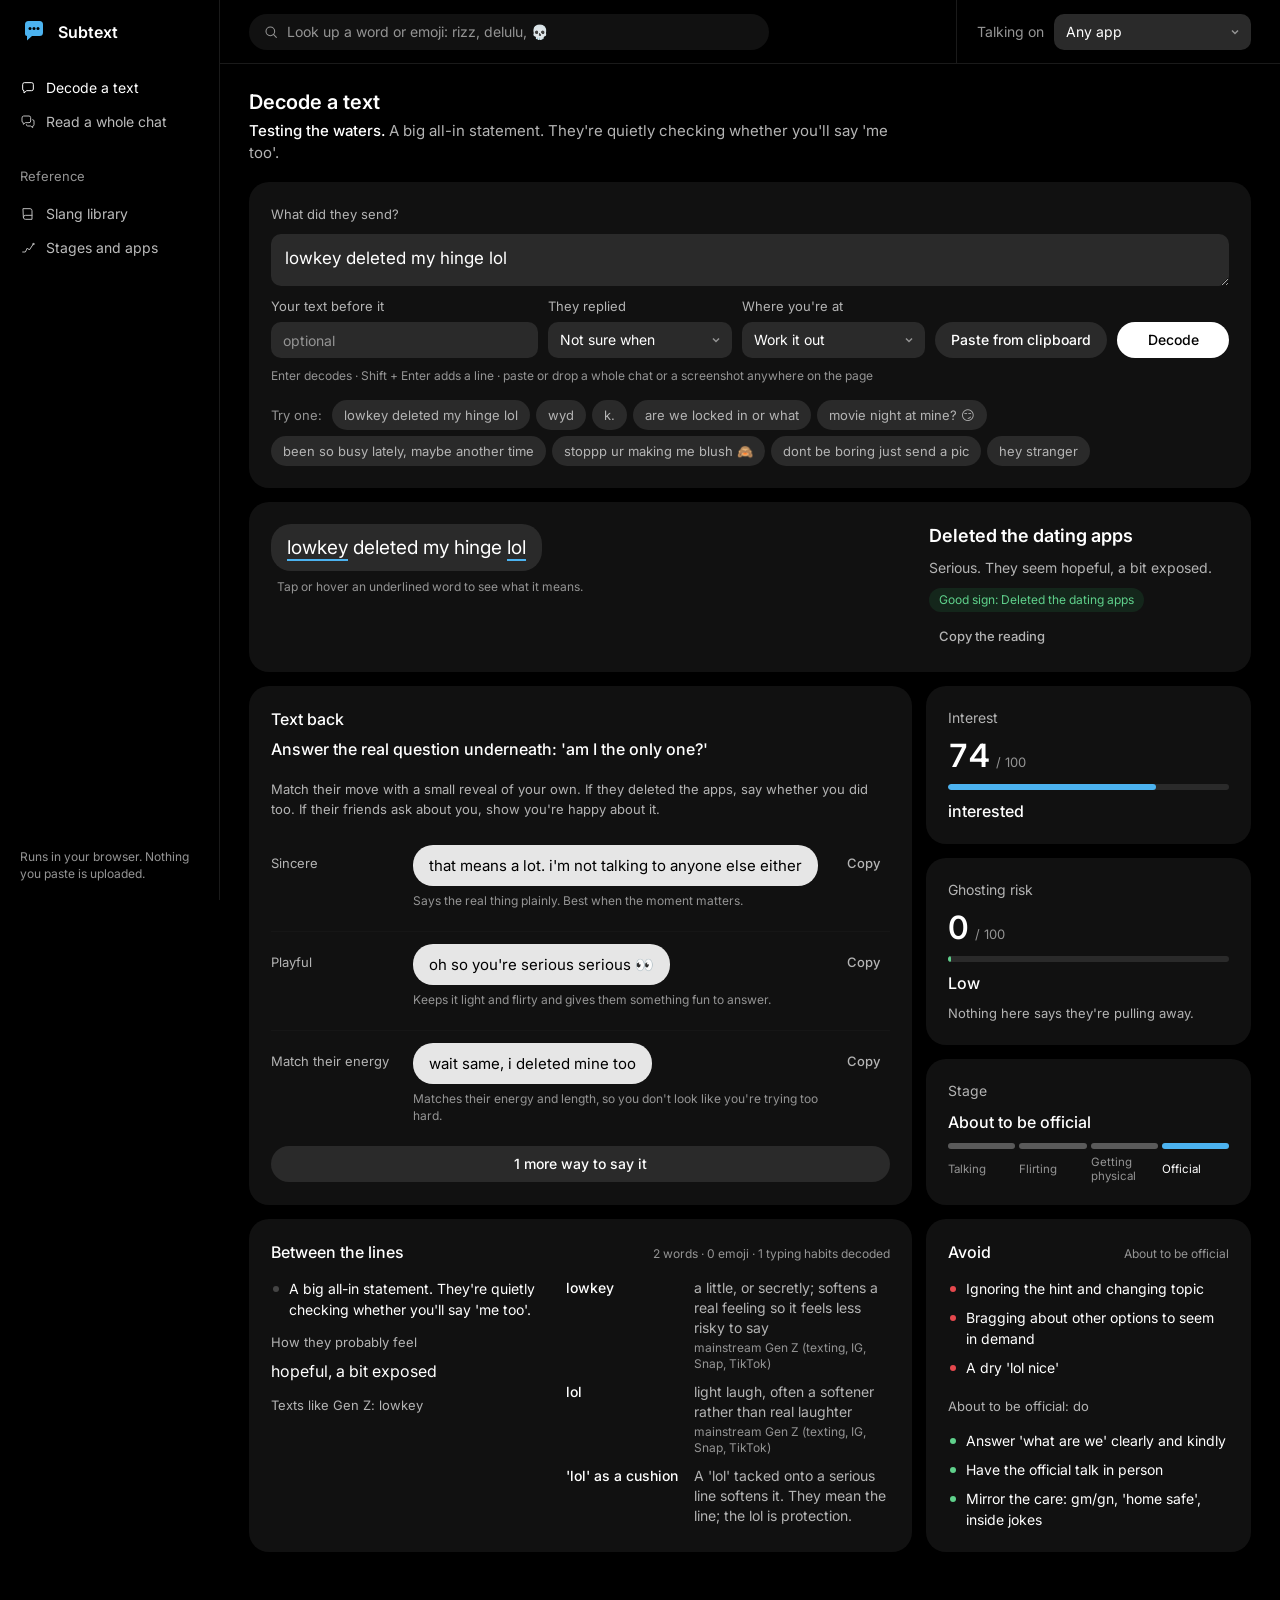
==== web/index.html @ 05f08549 "Add files via upload" ====
<!doctype html>
<html lang="en">
<head>
  <meta charset="utf-8">
  <meta name="viewport" content="width=device-width, initial-scale=1">
  <title>Subtext · decode their texts</title>
  <meta name="description" content="Paste what your crush, talking stage or situationship sent. Read its tone, how interested they are, the stage you're in, the ghosting risk, and how to text back.">
  <meta name="color-scheme" content="dark">
  <link rel="preconnect" href="https://fonts.googleapis.com"><link rel="preconnect" href="https://fonts.gstatic.com" crossorigin>
  <link href="https://fonts.googleapis.com/css2?family=Inter:wght@400;500;600&display=swap" rel="stylesheet">
  <link rel="stylesheet" href="app.css">
</head>
<body>
<div class="shell">

  <!-- Sidebar: the product, its four screens -->
  <nav class="side" aria-label="Subtext">
    <a class="brand" href="#decode" aria-label="Subtext home">
      <svg class="mark" viewBox="0 0 28 28" aria-hidden="true">
        <path d="M5 6.5A3.5 3.5 0 0 1 8.5 3h11A3.5 3.5 0 0 1 23 6.5v8a3.5 3.5 0 0 1-3.5 3.5H12l-5 4.5V18a2 2 0 0 1-2-2z" fill="var(--accent)"/>
        <circle cx="10" cy="10.6" r="1.5" fill="#000"/><circle cx="14" cy="10.6" r="1.5" fill="#000"/><circle cx="18" cy="10.6" r="1.5" fill="#000"/>
      </svg>
      <span>Subtext</span>
    </a>
    <ul class="nav">
      <li><a href="#decode" data-screen="decode">
        <svg viewBox="0 0 24 24" aria-hidden="true"><path d="M4 6.5A2.5 2.5 0 0 1 6.5 4h11A2.5 2.5 0 0 1 20 6.5v7a2.5 2.5 0 0 1-2.5 2.5H10l-4 3.5V16a2 2 0 0 1-2-2z"/></svg>
        <span>Decode a text</span></a></li>
      <li><a href="#chat" data-screen="chat">
        <svg viewBox="0 0 24 24" aria-hidden="true"><path d="M3 5.5A2.5 2.5 0 0 1 5.5 3h8A2.5 2.5 0 0 1 16 5.5v5a2.5 2.5 0 0 1-2.5 2.5H8l-3 2.5V13a2 2 0 0 1-2-2z"/><path d="M19 8.5a2 2 0 0 1 2 2V16a2 2 0 0 1-2 2v2.5L16 18h-4.5a2 2 0 0 1-2-2"/></svg>
        <span>Read a whole chat</span></a></li>
    </ul>
    <p class="nav-group">Reference</p>
    <ul class="nav">
      <li><a href="#library" data-screen="library">
        <svg viewBox="0 0 24 24" aria-hidden="true"><path d="M5 4h10a3 3 0 0 1 3 3v13H8a3 3 0 0 1-3-3z"/><path d="M5 17a3 3 0 0 1 3-3h10"/></svg>
        <span>Slang library</span></a></li>
      <li><a href="#guide" data-screen="guide">
        <svg viewBox="0 0 24 24" aria-hidden="true"><path d="M4 18h4l3-6 3 3 6-9"/><circle cx="20" cy="6" r="1"/></svg>
        <span>Stages and apps</span></a></li>
    </ul>
    <p class="side-foot">Runs in your browser. Nothing you paste is uploaded.</p>
  </nav>

  <!-- Top bar: look up a word, and which app you're talking on -->
  <header class="top">
    <form class="lookup" id="lookupForm" role="search">
      <svg viewBox="0 0 24 24" aria-hidden="true"><circle cx="11" cy="11" r="6.5"/><path d="m16 16 4 4"/></svg>
      <input id="lookup" type="search" placeholder="Look up a word or emoji: rizz, delulu, 💀" aria-label="Look up a word or emoji" autocomplete="off"> <!-- taste-skill-ignore: an emoji you can look up / paste, it is the content -->
    </form>
    <div class="switcher">
      <label for="platform" class="switcher-label">Talking on</label>
      <select id="platform"></select>
    </div>
  </header>

  <main class="canvas">

    <!-- ============ Decode a text ============ -->
    <section class="screen" id="screen-decode" aria-labelledby="decodeTitle">
      <div class="title-row">
        <div>
          <h1 id="decodeTitle" class="screen-title">Decode a text</h1>
          <p class="finding" id="decodeFinding">Paste what they sent. Subtext reads the words, the emoji and how it was typed.</p>
        </div>
      </div>

      <div class="grid">
        <form class="card span-6 composer" id="decodeForm">
          <label class="field-block" for="theirText"><span class="label">What did they send?</span></label>
          <textarea id="theirText" rows="1" spellcheck="false" autocomplete="off" placeholder="paste their text, e.g. lowkey deleted my hinge lol" aria-describedby="decodeError"></textarea>
          <p class="field-error" id="decodeError" role="alert" hidden>Paste one of their texts first, then press Decode.</p>
          <div class="composer-row">
            <label class="field-inline"><span class="label">Your text before it</span>
              <input id="yourText" autocomplete="off" placeholder="optional">
            </label>
            <label class="field-inline narrow"><span class="label">They replied</span>
              <select id="delay">
                <option value="">Not sure when</option><option value="fast">Within minutes</option><option value="normal">Within the hour</option>
                <option value="slow">Hours later</option><option value="day">A day or more later</option>
              </select>
            </label>
            <label class="field-inline narrow"><span class="label">Where you're at</span><select id="stage"></select></label>
            <button type="button" class="btn secondary" id="clipBtn" hidden>Paste from clipboard</button>
            <button type="submit" class="btn primary">Decode</button>
          </div>
          <p class="kbd-hint" id="kbdHint">Enter decodes · Shift + Enter adds a line · paste or drop a whole chat or a screenshot anywhere on the page</p>
          <div class="tries" id="tries" aria-label="Example texts"></div>
        </form>

        <div class="span-6 reading" id="reading" aria-live="polite"></div>
      </div>
    </section>

    <!-- ============ Read a whole chat ============ -->
    <section class="screen" id="screen-chat" aria-labelledby="chatTitle" hidden>
      <div class="title-row">
        <div>
          <h2 id="chatTitle" class="screen-title">Read a whole chat</h2>
          <p class="finding" id="chatFinding">Open an export from Instagram, TikTok, Snapchat, WhatsApp or your phone's texts, add screenshots, paste a chat, or start with a demo.</p>
        </div>
        <div class="title-actions">
          <div class="segmented" id="demoPick" role="group" aria-label="Demo chats"></div>
          <label class="btn secondary file-btn">Open chats or screenshots<input type="file" id="chatFile" accept=".txt,.csv,.json,.xml,image/*" multiple hidden></label>
          <label class="btn secondary file-btn">Open an export folder<input type="file" id="chatFolder" webkitdirectory multiple hidden></label>
          <button type="button" class="btn secondary" id="pasteToggle" aria-expanded="false" aria-controls="pasteBox">Paste a chat</button>
          <button type="button" class="btn secondary" id="guideToggle" aria-expanded="false" aria-controls="getGuide">How to get your chats</button>
        </div>
      </div>

      <section class="card howto" id="getGuide" hidden aria-labelledby="getGuideTitle">
        <div class="card-head"><h2 id="getGuideTitle">How to get your chats</h2><span class="meta">Each app's own download. Open the file here; it never leaves this device.</span></div>
        <dl class="howto-list">
          <dt>Instagram<small>also Facebook Messenger</small></dt>
          <dd>Settings → Accounts Center → Your information and permissions → Download your information. Pick <b>Messages</b> and format <b>JSON</b>. When it arrives, unzip it and open the person's folder in <code>your_instagram_activity/messages/inbox/</code> with <b>Open an export folder</b>, or just its <code>message_1.json</code>.</dd>
          <dt>TikTok</dt>
          <dd>Profile → Settings and privacy → Account → Download your data. Choose <b>JSON</b> and include direct messages. Open <code>user_data_tiktok.json</code>; every DM thread inside is listed to pick from.</dd>
          <dt>Snapchat</dt>
          <dd>accounts.snapchat.com → My Data. Tick <b>Chat History</b> and turn on <b>Export JSON files</b>. Open <code>json/chat_history.json</code>. Snapchat only keeps chats that were saved or not yet opened.</dd>
          <dt>WhatsApp</dt>
          <dd>Open the chat → their name → <b>Export chat</b> → Without media. Open the <code>.txt</code> (unzip it first if it arrives as a .zip).</dd>
          <dt>Texts on Android</dt>
          <dd>Install <b>SMS Backup &amp; Restore</b>, back up your messages, and open the <code>.xml</code> it makes. Every contact is listed to pick from.</dd>
          <dt>iMessage<small>and SMS on iPhone</small></dt>
          <dd>Apple has no export. On a Mac with Messages in iCloud, run <code>python3 get_chat.py imessage --list</code>, then <code>--chat &lt;number&gt; --them &lt;name&gt; --out chat.csv</code>, and open the .csv here. No Mac: use screenshots.</dd>
          <dt>Hinge, Tinder, Bumble, Discord</dt>
          <dd>Their downloads only include <b>your</b> messages, so use <b>screenshots</b>: take them oldest first, with their bubbles on the left and yours on the right, and open them all at once. Check the words it read before decoding.</dd>
        </dl>
      </section>

      <form class="card paste" id="pasteBox" hidden>
        <label for="chatPaste" class="label" id="pasteLabel">One message per line, as "Name: text" or a WhatsApp export</label>
        <textarea id="chatPaste" rows="7" spellcheck="false" placeholder="Jay: heyyy&#10;Me: hiii how was your day&#10;Jay: so good!! got the internship 😭"></textarea> <!-- taste-skill-ignore: an emoji you can look up / paste, it is the content -->
        <div class="composer-row"><button type="submit" class="btn primary">Read this chat</button></div>
      </form>

      <div class="grid" id="chatBody" aria-live="polite"></div>
    </section>

    <!-- ============ Slang library ============ -->
    <section class="screen" id="screen-library" aria-labelledby="libTitle" hidden>
      <div class="title-row">
        <div>
          <h2 id="libTitle" class="screen-title">Slang library</h2>
          <p class="finding" id="libFinding"></p>
        </div>
        <div class="title-actions">
          <div class="segmented" id="libKind" role="group" aria-label="What to list">
            <button type="button" data-kind="words" aria-pressed="true">Words</button>
            <button type="button" data-kind="emoji" aria-pressed="false">Emoji</button>
            <button type="button" data-kind="phrases" aria-pressed="false">Phrases</button>
          </div>
        </div>
      </div>
      <div class="card span-6 lib">
        <div class="lib-tools">
          <input id="libSearch" type="search" placeholder="Search meanings too: 'laughing', 'friend-zone'" aria-label="Search the library" autocomplete="off">
          <select id="libOrigin" aria-label="Where the word comes from"></select>
          <span class="count" id="libCount"></span>
        </div>
        <table class="table" id="libTable"></table>
        <div class="empty" id="libEmpty" hidden>
          <p id="libEmptyText"></p>
          <button type="button" class="btn secondary" id="libClear">Clear the search</button>
        </div>
      </div>
    </section>

    <!-- ============ Stages and apps ============ -->
    <section class="screen" id="screen-guide" aria-labelledby="guideTitle" hidden>
      <div class="title-row">
        <div>
          <h2 id="guideTitle" class="screen-title">Stages and apps</h2>
          <p class="finding">Where a talking stage can go, what to do in each stage, and what each app's habits mean.</p>
        </div>
      </div>
      <div class="grid" id="guideBody"></div>
    </section>
  </main>

  <!-- Shown while a file is dragged over the page -->
  <div class="drop-veil" id="dropVeil" hidden aria-hidden="true">
    <p><b>Drop to read it</b>Chat exports, screenshots, or a copied chat</p>
  </div>

  <!-- Phone: the four screens along the bottom -->
  <nav class="tabbar" aria-label="Screens">
    <a href="#decode" data-screen="decode">Decode</a>
    <a href="#chat" data-screen="chat">Chat</a>
    <a href="#library" data-screen="library">Library</a>
    <a href="#guide" data-screen="guide">Stages</a>
  </nav>
</div>

<script src="data.js"></script>
<script src="parse.js"></script>
<script src="engine.js"></script>
<script src="importers.js"></script>
<script src="screenshots.js"></script>
<script src="charts.js"></script>
<script src="app.js"></script>
</body>
</html>
---- web/app.css ----
/* Subtext — true-black flat (tasteskill app sheet, seed 115003516).
 *
 * Elevation is lightness alone: #000 ground, #111 card, #2a2a2a nested panel. No borders or shadows on
 * cards. Colour lives on data only: the one data hue (--accent, the blue of a sent message) marks
 * interest and where you are on the stage track; status colours mark ghosting risk and flags. The
 * primary action is an inverted white pill.
 *
 * Shell (ruled T-frame): sidebar 220 + canvas. Top bar 64 with a 1px rule.
 * Canvas grid at 1440: 1440 - 220 - 1 (rule) - 2 x 29 (gutters) = 1161 = 6 columns x 181.17 + 5 gaps x 14.
 * Every card spans whole columns, so all edges land on the same six lines.
 */
:root {
  --ground: #000000;
  --surface: #111111;
  --raised: #2a2a2a;
  --border: #1a1a1a;
  --rule: #161616;
  --control: #444444;
  --text: #ffffff;
  --muted: #b4b4b4;
  --faint: #949494;
  --accent: #4cb3f0;          /* the sent-bubble blue: the one data hue */
  --positive: #5fd08b;
  --negative: #e5484d;
  --warning: #e5a93b;
  --chart-1: #4cb3f0;
  --chart-2: #e6e6e6;
  --chart-3: #6b6b6b;
  --chart-muted: #6b6b6b;
  --grid: #1f1f1f;
  --axis-ink: #949494;
  --ink: #ffffff;
  --chart-span: .12;
  --pill-positive-bg: #14261b; --pill-positive-ink: #5fd08b;
  --pill-negative-bg: #2c1a20; --pill-negative-ink: #f06a75;
  --pill-warning-bg: #2b2414; --pill-warning-ink: #e5a93b;
  --pill-neutral-bg: #222222; --pill-neutral-ink: #ffffff;
  --radius-card: 20px;
  --radius-inner: 14px;
  --radius-control: 999px;
  --radius-bubble: 20px;
  --sidebar-width: 220px;
  --gap: 14px;
  --pad: 22px;
  --gutter: 29px;
  --control-height: 36px;
  --fs-title: 20px;
  --fs-section: 16px;
  --fs-kpi: 24px;
  --fs-body: 14px;
  --fs-small: 12px;
  --font: "Inter", system-ui, -apple-system, "Segoe UI", sans-serif;
  color-scheme: dark;
}

*, *::before, *::after { box-sizing: border-box; }
html, body { margin: 0; height: 100%; }
body {
  background: var(--ground); color: var(--text);
  font: 400 var(--fs-body)/20px var(--font);
  -webkit-font-smoothing: antialiased;
}
h1, h2, h3, h4, p, ul, ol, dl, dd { margin: 0; }
ul, ol { padding: 0; list-style: none; }
button, input, select, textarea { font: inherit; color: inherit; }
a { color: inherit; text-decoration: none; }
:focus-visible { outline: 2px solid var(--accent); outline-offset: 2px; }
::selection { background: var(--accent); color: #000; }
html { scrollbar-color: #3a3a3a transparent; accent-color: var(--accent); }
input, textarea { caret-color: var(--accent); }
.sr-only { position: absolute; width: 1px; height: 1px; padding: 0; margin: -1px; overflow: hidden; clip: rect(0 0 0 0); white-space: nowrap; border: 0; }
[hidden] { display: none !important; }
.num { font-variant-numeric: tabular-nums; }

/* ---------------------------------------------------------------- shell */
.shell {
  display: grid; min-height: 100vh;
  grid-template-columns: var(--sidebar-width) minmax(0, 1fr);
  grid-template-rows: 64px minmax(0, 1fr);
  grid-template-areas: "side top" "side canvas";
}
.side {
  grid-area: side; position: sticky; top: 0; height: 100vh;
  display: flex; flex-direction: column; gap: 4px;
  padding: 14px 10px 18px; border-right: 1px solid var(--border);
}
.brand { display: flex; align-items: center; gap: 10px; height: 36px; padding: 0 10px; margin-bottom: 18px; font-size: var(--fs-section); font-weight: 600; }
.mark { width: 28px; height: 28px; flex: none; }
.nav a {
  display: flex; align-items: center; gap: 10px; height: 32px; margin-bottom: 2px; padding: 0 10px;
  border-radius: 8px; color: #bbbbbb; transition: color 120ms ease, background-color 120ms ease;
}
.nav a:hover { color: var(--text); background: var(--surface); }
.nav a[aria-current="page"] { color: var(--text); }
.nav svg { width: 16px; height: 16px; flex: none; fill: none; stroke: currentColor; stroke-width: 1.5; stroke-linejoin: round; stroke-linecap: round; }
.nav-group { margin: 22px 10px 8px; color: var(--faint); font-size: 13px; }
.side-foot { margin-top: auto; padding: 0 10px; color: var(--faint); font-size: var(--fs-small); line-height: 17px; }

.top {
  grid-area: top; position: sticky; top: 0; z-index: 5;
  display: flex; align-items: center; justify-content: space-between; gap: 16px;
  padding: 0 0 0 var(--gutter); background: var(--ground); border-bottom: 1px solid var(--border);
}
.lookup { position: relative; flex: 1; max-width: 520px; }
.lookup svg { position: absolute; left: 14px; top: 10px; width: 16px; height: 16px; fill: none; stroke: var(--faint); stroke-width: 1.6; stroke-linecap: round; }
.top .lookup input {
  width: 100%; height: var(--control-height); padding: 0 14px 0 38px;
  border: 0; border-radius: var(--radius-control); background: var(--surface); outline-offset: 0;
}
.lookup input::placeholder { color: var(--faint); }
.switcher {
  display: flex; align-items: center; gap: 10px; align-self: stretch;
  padding: 0 var(--gutter) 0 20px; border-left: 1px solid var(--border);
}
.switcher-label { color: var(--faint); }
.switcher select { min-width: 160px; }

.canvas { grid-area: canvas; padding: 24px var(--gutter) 64px; min-width: 0; }

/* ---------------------------------------------------------------- controls */
select, input:not([type]), input[type="search"], textarea {
  height: var(--control-height); padding: 0 12px; border: 0; border-radius: 10px;
  background: var(--raised); color: var(--text);
}
select { padding-right: 30px; appearance: none; cursor: pointer;
  background-image: url("data:image/svg+xml,%3Csvg xmlns='http://www.w3.org/2000/svg' viewBox='0 0 12 12'%3E%3Cpath d='M3 4.5 6 7.5 9 4.5' fill='none' stroke='%23949494' stroke-width='1.5'/%3E%3C/svg%3E");
  background-repeat: no-repeat; background-position: right 10px center; background-size: 12px; }
textarea { height: auto; padding: 12px 14px; line-height: 22px; resize: vertical; }
input::placeholder, textarea::placeholder { color: var(--faint); }
.label { color: var(--muted); font-size: 13px; }

.btn {
  display: inline-flex; align-items: center; justify-content: center; gap: 8px;
  height: var(--control-height); padding: 0 16px; border: 0; border-radius: var(--radius-control);
  font-weight: 500; white-space: nowrap; cursor: pointer;
  transition: background-color 120ms ease, transform 80ms ease, color 120ms ease;
}
.btn:active { transform: translateY(1px); }
.btn.primary { background: #ffffff; color: #000000; }
.btn.primary:hover { background: #e6e6e6; }
.btn.secondary { background: var(--raised); color: var(--text); }
.btn.secondary:hover { background: #363636; }
.btn.ghost { background: transparent; color: var(--muted); height: 28px; padding: 0 10px; font-size: 13px; }
.btn.ghost:hover { color: var(--text); background: var(--raised); }
.file-btn { cursor: pointer; }

.segmented { display: inline-flex; gap: 2px; padding: 3px; border-radius: var(--radius-control); background: var(--surface); }
.segmented button {
  height: 30px; padding: 0 14px; border: 0; border-radius: var(--radius-control);
  background: transparent; color: var(--muted); cursor: pointer; white-space: nowrap;
}
.segmented button:hover { color: var(--text); }
.segmented button[aria-pressed="true"] { background: var(--raised); color: var(--text); }

/* ---------------------------------------------------------------- canvas */
.title-row { display: flex; flex-wrap: wrap; align-items: flex-end; justify-content: space-between; gap: 12px 24px; margin-bottom: 18px; }
.title-row h1 { font-size: var(--fs-title); line-height: 28px; font-weight: 600; }
.finding { margin-top: 4px; color: var(--muted); font-size: 15px; line-height: 22px; max-width: 72ch; }
.finding strong { color: var(--text); font-weight: 500; }
.title-actions { display: flex; flex-wrap: wrap; align-items: center; gap: 8px; }

.grid { display: grid; grid-template-columns: repeat(6, minmax(0, 1fr)); gap: var(--gap); align-items: stretch; }
.span-2 { grid-column: span 2; } .span-3 { grid-column: span 3; } .span-4 { grid-column: span 4; } .span-6 { grid-column: span 6; }
.reading { display: grid; grid-template-columns: repeat(6, minmax(0, 1fr)); gap: var(--gap); }
.reading:empty { display: none; }
@keyframes arrive { from { transform: translateY(10px); } }
@keyframes fill { from { transform: scaleX(0); } }
.reading.fresh > * { animation: arrive 260ms cubic-bezier(.16, 1, .3, 1) both; }
.reading.fresh > *:nth-child(2) { animation-delay: 40ms; }
.reading.fresh > *:nth-child(3) { animation-delay: 80ms; }
.reading.fresh > *:nth-child(n + 4) { animation-delay: 120ms; }
.meter i { transform-origin: left; animation: fill 520ms cubic-bezier(.16, 1, .3, 1) both; }
.stack { display: flex; flex-direction: column; gap: var(--gap); min-width: 0; }
.stack > .card { flex: 1; }

.card { background: var(--surface); border-radius: var(--radius-card); padding: var(--pad); min-width: 0; display: flex; flex-direction: column; gap: 14px; }
.card-head { display: flex; align-items: baseline; justify-content: space-between; gap: 12px; }
.card-head h2 { font-size: var(--fs-section); line-height: 22px; font-weight: 500; }
.card-head .meta { color: var(--faint); font-size: var(--fs-small); }
.panel { background: var(--raised); border-radius: var(--radius-inner); padding: 14px 16px; }

/* composer */
.composer { gap: 10px; }
.composer textarea { font-size: 17px; line-height: 24px; min-height: 52px; background: var(--raised); }
.composer-row { display: flex; flex-wrap: wrap; align-items: flex-end; gap: 10px; }
.field-inline { display: grid; gap: 6px; flex: 2 1 220px; min-width: 0; }
.field-inline.narrow { flex: 1 1 160px; }
.field-inline input, .field-inline select { width: 100%; }
.composer-row .btn.primary { flex: none; min-width: 112px; }
.field-error { color: var(--pill-negative-ink); font-size: 13px; }
textarea[aria-invalid="true"] { outline: 2px solid var(--negative); outline-offset: 0; }
.kbd-hint { color: var(--faint); font-size: var(--fs-small); margin-top: -2px; }
.goal { font-size: var(--fs-section); line-height: 23px; font-weight: 500; margin-top: -6px; }
.tries { display: flex; flex-wrap: wrap; gap: 6px; padding-top: 4px; }
.tries span { color: var(--faint); font-size: 13px; line-height: 30px; margin-right: 4px; }
.try {
  height: 30px; padding: 0 12px; border: 0; border-radius: var(--radius-control);
  background: var(--raised); color: var(--muted); font-size: 13px; cursor: pointer;
  transition: color 120ms ease, background-color 120ms ease;
}
.try:hover { color: var(--text); background: #363636; }

/* the object: their text as a received bubble, words decoded where they sit */
.object { display: grid; grid-template-columns: minmax(0, 1fr) minmax(220px, 300px); gap: 18px 28px; align-items: start; }
.thread { display: grid; gap: 6px; justify-items: start; }
.thread .mine { justify-self: end; }
.bubble {
  max-width: 100%; padding: 10px 16px; border-radius: var(--radius-bubble);
  background: var(--raised); font-size: 19px; line-height: 27px; overflow-wrap: anywhere;
}
.bubble.mine { background: #e6e6e6; color: #000; font-size: 15px; line-height: 21px; }
.bubble .who { display: block; margin-bottom: 2px; color: var(--faint); font-size: var(--fs-small); line-height: 16px; }
.bubble mark {
  background: transparent; color: inherit; cursor: help;
  text-decoration: underline 2px var(--accent); text-underline-offset: 5px;
}
.bubble mark { position: relative; border-radius: 4px; outline-offset: 3px; }
.bubble mark:hover, .bubble mark:focus { color: var(--accent); outline: none; }
.bubble mark:focus-visible { outline: 2px solid var(--accent); }
/* the note exists only while it shows, so a hidden one never widens the page */
@keyframes tip { from { opacity: 0; transform: translateY(4px); } }
.bubble mark:hover::after, .bubble mark:focus::after {
  content: attr(data-tip); position: absolute; left: -6px; bottom: calc(100% + 10px); z-index: 4;
  width: max-content; max-width: min(280px, 72vw); padding: 8px 12px; border-radius: 12px;
  background: #ffffff; color: #000000; font-size: 13px; line-height: 18px; font-weight: 400; white-space: normal;
  box-shadow: 0 8px 24px rgba(0, 0, 0, 0.5); /* taste-skill-ignore: the note floats over the page */
  pointer-events: none; animation: tip 160ms cubic-bezier(.16, 1, .3, 1);
}
.bubble mark.tip-end::after { left: auto; right: -6px; }
.thread .stamp { color: var(--faint); font-size: var(--fs-small); padding: 0 6px; }
.object-side { display: grid; gap: 10px; align-content: start; }
.object-side h2 { font-size: 18px; line-height: 24px; font-weight: 600; }
.object-side .sub { color: var(--muted); }
.object-actions { display: flex; flex-wrap: wrap; gap: 6px; }

/* status pills: never colour alone, always a word */
.pills { display: flex; flex-wrap: wrap; gap: 6px; }
.pill { display: inline-flex; align-items: center; gap: 6px; height: 24px; padding: 0 10px; border-radius: 12px; font-size: var(--fs-small); background: var(--pill-neutral-bg); color: var(--pill-neutral-ink); }
.pill.green { background: var(--pill-positive-bg); color: var(--pill-positive-ink); }
.pill.yellow { background: var(--pill-warning-bg); color: var(--pill-warning-ink); }
.pill.red { background: var(--pill-negative-bg); color: var(--pill-negative-ink); }

/* KPIs: type, a bar, a word */
.kpi { gap: 10px; }
.kpi .k-label { color: var(--muted); }
.kpi .k-value { display: flex; align-items: baseline; gap: 6px; }
.kpi .k-value b { font-size: 32px; line-height: 36px; font-weight: 600; font-variant-numeric: tabular-nums; letter-spacing: -0.01em; }
.kpi .k-value small { color: var(--faint); font-size: 13px; }
.kpi .k-word { font-size: var(--fs-section); line-height: 22px; font-weight: 500; }
.kpi .k-note { color: var(--muted); font-size: 13px; line-height: 19px; }
.meter { height: 6px; border-radius: 3px; background: var(--raised); overflow: hidden; }
.meter i { display: block; height: 100%; border-radius: 3px; background: var(--accent); }
.meter.low i { background: var(--positive); }
.meter.medium i { background: var(--warning); }
.meter.high i { background: var(--negative); }

/* the stage track: talking → flirting → getting physical → official, with the off-ramps below */
.track { display: grid; grid-template-columns: repeat(4, 1fr); gap: 4px; }
.track span { display: grid; gap: 6px; color: var(--faint); font-size: 11.5px; line-height: 14px; }
.track span::before { content: ""; height: 6px; border-radius: 3px; background: var(--raised); }
.track span.past::before { background: #5a5a5a; }
.track span.here { color: var(--text); }
.track span.here::before { background: var(--accent); }
.offtrack { color: var(--warning); font-size: 13px; }

/* replies */
.replies { display: grid; gap: 10px; }
.reply { display: grid; grid-template-columns: 128px minmax(0, 1fr) auto; gap: 4px 14px; align-items: start; padding: 12px 0; }
.reply + .reply { border-top: 1px solid var(--rule); }
.reply .style { color: var(--muted); font-size: 13px; line-height: 36px; }
.reply .body { display: grid; gap: 6px; justify-items: start; }
.reply .bubble.mine { font-size: 15px; }
.reply .why { color: var(--faint); font-size: var(--fs-small); line-height: 17px; }
.reply .btn.ghost { margin-top: 4px; }

.list { display: grid; gap: 8px; line-height: 21px; }
.list li { position: relative; padding-left: 18px; }
.list li::before { content: ""; position: absolute; left: 2px; top: 8px; width: 6px; height: 6px; border-radius: 50%; background: var(--control); }
.list.do li::before { background: var(--positive); }
.list.dont li::before, .list.avoid li::before { background: var(--negative); }
.list.quiet { color: var(--muted); }
.sub-h { color: var(--muted); font-size: 13px; margin-top: 4px; }
.split { display: grid; grid-template-columns: minmax(0, 1fr) minmax(0, 1.2fr); gap: 24px; }
.split .col { display: grid; gap: 8px; align-content: start; }
.feel { font-size: var(--fs-section); line-height: 23px; }

.kv { display: grid; grid-template-columns: minmax(90px, max-content) minmax(0, 1fr); gap: 10px 16px; line-height: 20px; }
.kv dt { font-weight: 500; overflow-wrap: anywhere; }
.kv dt.emo { font-size: 20px; }
.kv dd { color: var(--muted); }
.kv dd small { display: block; color: var(--faint); font-size: var(--fs-small); line-height: 16px; margin-top: 2px; }

/* whole chat */
.who-head { display: flex; align-items: center; gap: 14px; }
.avatar { width: 50px; height: 50px; flex: none; display: grid; place-items: center; border-radius: 50%; font-size: 20px; font-weight: 600; color: #000; }
.who-head h2 { font-size: 18px; line-height: 24px; font-weight: 600; }
.who-head p { color: var(--muted); font-size: 13px; }
.who-tools { margin-left: auto; display: flex; flex-wrap: wrap; justify-content: flex-end; align-items: center; gap: 8px; min-width: 0; }
.who-tools select { min-width: 0; max-width: 100%; }
.chart { min-height: 220px; }
.effort { display: grid; gap: 14px; }
.effort .row { display: grid; gap: 6px; }
.effort .row > div { display: flex; justify-content: space-between; gap: 10px; }
.effort .row span:last-child { color: var(--muted); font-variant-numeric: tabular-nums; }
.duo { display: grid; gap: 3px; }
.effort-read { margin-top: auto; padding-top: 6px; font-size: 15px; line-height: 22px; }
.duo i { display: block; height: 6px; border-radius: 3px; }
.duo i.them { background: var(--accent); }
.duo i.you { background: var(--chart-3); }
.legend { display: flex; gap: 14px; color: var(--muted); font-size: var(--fs-small); }
.legend i { display: inline-block; width: 10px; height: 6px; border-radius: 3px; margin-right: 6px; vertical-align: middle; }

.table { width: 100%; border-collapse: collapse; font-variant-numeric: tabular-nums; }
.table th { text-align: left; font-weight: 400; color: var(--faint); font-size: var(--fs-small); padding: 0 12px 10px 0; border-bottom: 1px solid var(--rule); }
.table td { padding: 11px 12px 11px 0; border-bottom: 1px solid var(--rule); vertical-align: top; line-height: 20px; }
.table tr:last-child td { border-bottom: 0; }
.table td.n, .table th.n { text-align: right; padding-right: 0; }
.table td.t { max-width: 0; width: 46%; }
.table td.t span, .row-open { display: block; overflow: hidden; text-overflow: ellipsis; white-space: nowrap; }
.row-open { width: 100%; padding: 0; border: 0; background: none; text-align: left; cursor: pointer; border-radius: 4px; }
.row-open:hover { color: var(--accent); }
.table td.dim, .table td .dim { color: var(--muted); }
.table tbody tr { cursor: default; }
.table tbody tr.clickable { cursor: pointer; transition: background-color 120ms ease; }
.table tbody tr.clickable:hover td { background: #161616; }
.dot { display: inline-block; width: 8px; height: 8px; border-radius: 50%; margin-right: 8px; vertical-align: 1px; }
.dot.low { background: var(--positive); } .dot.medium { background: var(--warning); } .dot.high { background: var(--negative); }
.more { align-self: flex-start; }

/* dragging a file over the page */
.drop-veil {
  position: fixed; inset: 0; z-index: 20; display: grid; place-items: center; padding: 24px;
  background: rgba(0, 0, 0, 0.78); pointer-events: none;
}
.drop-veil p {
  display: grid; gap: 6px; text-align: center; padding: 28px 36px; border-radius: var(--radius-card);
  background: var(--surface); outline: 2px dashed var(--accent); outline-offset: -10px; color: var(--muted);
}
.drop-veil b { color: var(--text); font-size: var(--fs-title); font-weight: 600; }

/* how to get your chats */
.howto { margin-bottom: var(--gap); }
.howto-list { display: grid; grid-template-columns: minmax(160px, 220px) minmax(0, 1fr); margin: 0; }
.howto-list dt, .howto-list dd { padding: 12px 0; border-top: 1px solid var(--rule); line-height: 21px; }
.howto-list dt:first-of-type, .howto-list dt:first-of-type + dd { border-top: 0; }
.howto-list dt { font-weight: 500; padding-right: 16px; }
.howto-list dt small { display: block; color: var(--faint); font-size: var(--fs-small); font-weight: 400; }
.howto-list dd { color: var(--muted); }
.howto-list b { color: var(--text); font-weight: 500; }
.howto code { font-size: 13px; color: var(--text); background: var(--raised); padding: 1px 6px; border-radius: 6px; overflow-wrap: anywhere; }
.paste { margin-bottom: var(--gap); }

/* library */
.lib { gap: 16px; }
.lib-tools { display: flex; flex-wrap: wrap; align-items: center; gap: 10px; }
.lib-tools input { flex: 1 1 280px; }
.lib-tools select { flex: 0 1 260px; min-width: 0; max-width: 100%; }
.lib-tools .count { color: var(--faint); margin-left: auto; font-variant-numeric: tabular-nums; }
.lib td.term { font-weight: 500; white-space: nowrap; }
.lib td.term.emo { font-size: 20px; }
.tone-word { color: var(--muted); }
.lean { white-space: nowrap; }
.lean.up { color: var(--positive); } .lean.down { color: var(--negative); }
.empty { color: var(--muted); padding: 24px 0; display: grid; gap: 12px; justify-items: start; }

/* guide */
.stage-card h2 { font-size: var(--fs-section); font-weight: 500; }
.stage-card .about { color: var(--muted); line-height: 21px; }

.tabbar { display: none; }

/* ---------------------------------------------------------------- tablet */
@media (min-width: 761px) and (max-width: 1100px) {
  .object { grid-template-columns: 1fr; }
  .span-4, .span-2 { grid-column: span 6; }
  .reading > .span-2:not(.stack) { grid-column: span 6; }
  .stack { flex-direction: row; flex-wrap: wrap; }
  .stack > .card { flex: 1 1 200px; }
}

/* ---------------------------------------------------------------- phone */
@media (max-width: 760px) {
  :root { --gutter: 16px; --pad: 18px; }
  .shell { grid-template-columns: 1fr; grid-template-rows: 56px minmax(0, 1fr) 60px; grid-template-areas: "top" "canvas" "tabs"; }
  .side { display: none; }
  .top { height: 56px; padding-left: var(--gutter); }
  .switcher { padding-right: var(--gutter); padding-left: 12px; }
  .switcher-label { position: absolute; width: 1px; height: 1px; overflow: hidden; clip: rect(0 0 0 0); white-space: nowrap; }
  .switcher select { min-width: 0; width: 132px; }
  .canvas { padding: 18px var(--gutter) 84px; }
  .grid, .reading { grid-template-columns: 1fr; }
  .grid > *, .reading > * { grid-column: 1 / -1; }
  .object { grid-template-columns: 1fr; }
  .stack { flex-direction: column; }
  .card-head { flex-direction: column; align-items: flex-start; gap: 2px; }
  .composer-row .btn.primary, #clipBtn { width: 100%; }
  .kbd-hint { display: none; }
  .tries { flex-wrap: nowrap; overflow-x: auto; margin: 0 calc(-1 * var(--pad)); padding: 4px var(--pad) 2px; scrollbar-width: none; }
  .tries::-webkit-scrollbar { display: none; }
  .try, .tries span { flex: none; }
  .btn.ghost { height: 40px; padding: 0 12px; }
  .bubble { font-size: 17px; line-height: 24px; }
  .reply { grid-template-columns: minmax(0, 1fr) auto; }
  .split { grid-template-columns: 1fr; }
  .reply .style { grid-column: 1 / -1; line-height: 18px; }
  .who-head { flex-wrap: wrap; }
  .who-tools { margin-left: 0; width: 100%; justify-content: flex-start; }
  .who-tools select { flex: 1 1 150px; }
  .table td.t { width: auto; }
  /* the library on a phone: word and lean on one line, the meaning under them */
  .howto-list { grid-template-columns: 1fr; }
  .howto-list dd { border-top: 0; padding-top: 0; }
  .lib .table thead { display: none; }
  .lib .table tr { display: grid; grid-template-columns: minmax(0, 1fr) auto; gap: 4px 12px; padding: 12px 0; border-bottom: 1px solid var(--rule); }
  .lib .table tr:last-child { border-bottom: 0; }
  .lib .table td { padding: 0; border: 0; }
  .lib .table td:nth-child(2) { grid-column: 1 / -1; grid-row: 2; color: var(--muted); }
  .lib .table td:nth-child(4) { grid-row: 1; grid-column: 2; text-align: right; }
  .lib .table td.term { white-space: normal; }
  .lib-tools input, .lib-tools select { flex: 1 1 100%; }
  .hide-phone { display: none; }
  .tabbar {
    display: grid; grid-area: tabs; grid-template-columns: repeat(4, 1fr); position: fixed; inset: auto 0 0 0; height: 60px; z-index: 6;
    background: var(--ground); border-top: 1px solid var(--border);
  }
  .tabbar a { display: grid; place-items: center; color: #bbbbbb; font-size: 13px; }
  .tabbar a[aria-current="page"] { color: var(--text); font-weight: 500; }
}

@media (prefers-reduced-motion: reduce) {
  *, *::before, *::after { transition: none !important; animation: none !important; }
}
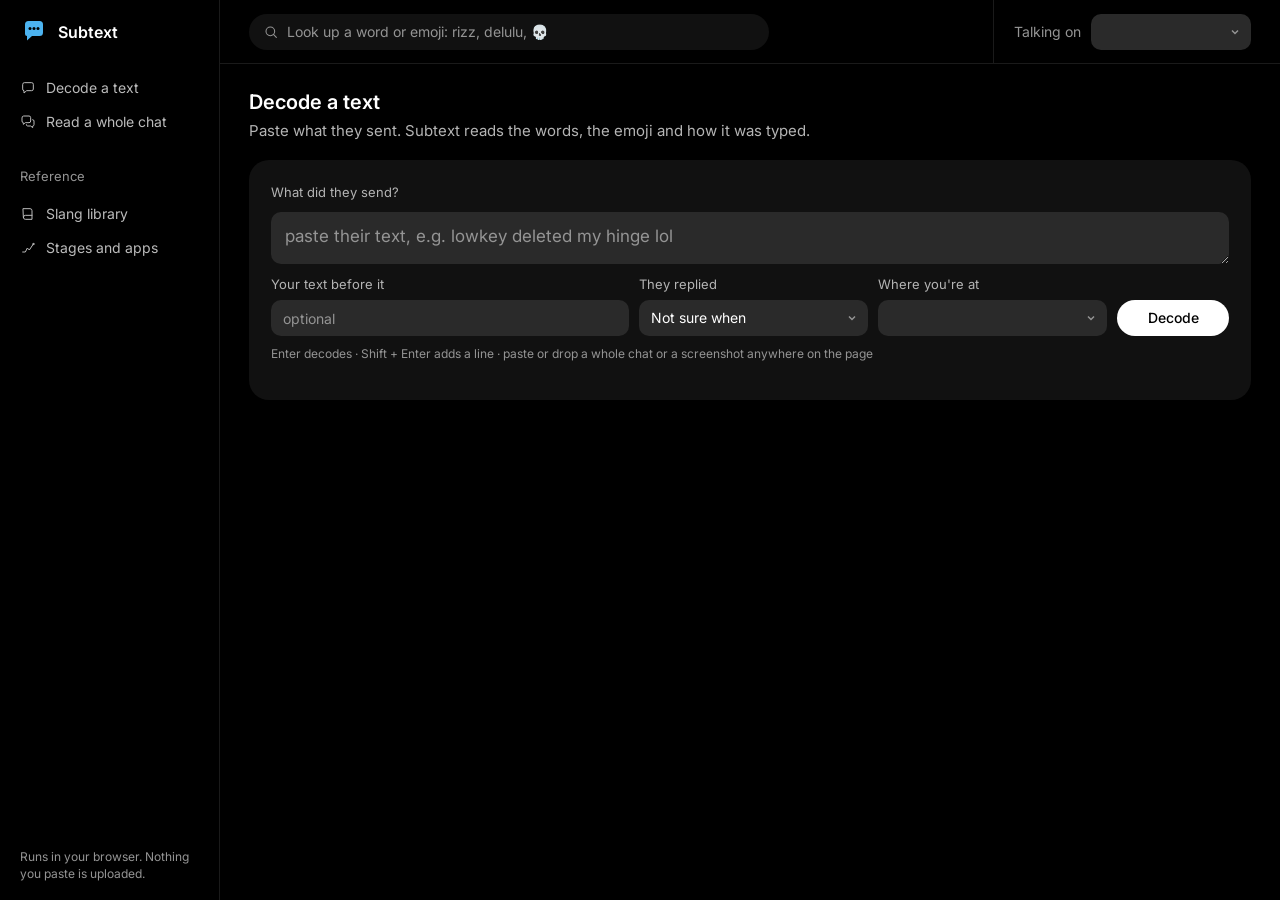
==== commit 8428ba4f: "Add files via upload" ====
--- a/web/index.html
+++ b/web/index.html
@@ -6,6 +6,14 @@
   <title>Subtext · decode their texts</title>
   <meta name="description" content="Paste what your crush, talking stage or situationship sent. Read its tone, how interested they are, the stage you're in, the ghosting risk, and how to text back.">
   <meta name="color-scheme" content="dark">
+  <meta name="theme-color" content="#000000">
+  <link rel="manifest" href="manifest.webmanifest">
+  <link rel="icon" href="icons/mark.svg" type="image/svg+xml">
+  <link rel="apple-touch-icon" href="icons/apple-touch-icon.png">
+  <meta name="apple-mobile-web-app-capable" content="yes">
+  <meta name="mobile-web-app-capable" content="yes">
+  <meta name="apple-mobile-web-app-title" content="Subtext">
+  <meta name="apple-mobile-web-app-status-bar-style" content="black">
   <link rel="preconnect" href="https://fonts.googleapis.com"><link rel="preconnect" href="https://fonts.gstatic.com" crossorigin>
   <link href="https://fonts.googleapis.com/css2?family=Inter:wght@400;500;600&display=swap" rel="stylesheet">
   <link rel="stylesheet" href="app.css">
@@ -111,6 +119,9 @@
       <section class="card howto" id="getGuide" hidden aria-labelledby="getGuideTitle">
         <div class="card-head"><h2 id="getGuideTitle">How to get your chats</h2><span class="meta">Each app's own download. Open the file here; it never leaves this device.</span></div>
         <dl class="howto-list">
+          <dt>Share from any app<small>quickest, on your phone</small></dt>
+          <dd><b>Android:</b> install Subtext (Chrome → ⋮ → <b>Install app</b>) and open it once. Then select a message, a screenshot or WhatsApp's <b>Export chat</b> file in any app → Share → <b>Subtext</b>.
+            <b>iPhone:</b> add it to your home screen (Safari → Share → <b>Add to Home Screen</b>), copy a message or a screenshot, and tap <b>Paste from clipboard</b>. For a share-menu button, set up the <a href="https://github.com/yesjermo/subtext-analysis-simulator/blob/main/docs/PHONE.md" target="_blank" rel="noopener">Decode with Subtext shortcut</a>.</dd>
           <dt>Instagram<small>also Facebook Messenger</small></dt>
           <dd>Settings → Accounts Center → Your information and permissions → Download your information. Pick <b>Messages</b> and format <b>JSON</b>. When it arrives, unzip it and open the person's folder in <code>your_instagram_activity/messages/inbox/</code> with <b>Open an export folder</b>, or just its <code>message_1.json</code>.</dd>
           <dt>TikTok</dt>
--- a/web/app.css
+++ b/web/app.css
@@ -347,6 +347,7 @@
 .howto-list dt small { display: block; color: var(--faint); font-size: var(--fs-small); font-weight: 400; }
 .howto-list dd { color: var(--muted); }
 .howto-list b { color: var(--text); font-weight: 500; }
+.howto-list a { color: var(--accent); text-decoration: underline; text-underline-offset: 3px; }
 .howto code { font-size: 13px; color: var(--text); background: var(--raised); padding: 1px 6px; border-radius: 6px; overflow-wrap: anywhere; }
 .paste { margin-bottom: var(--gap); }
 
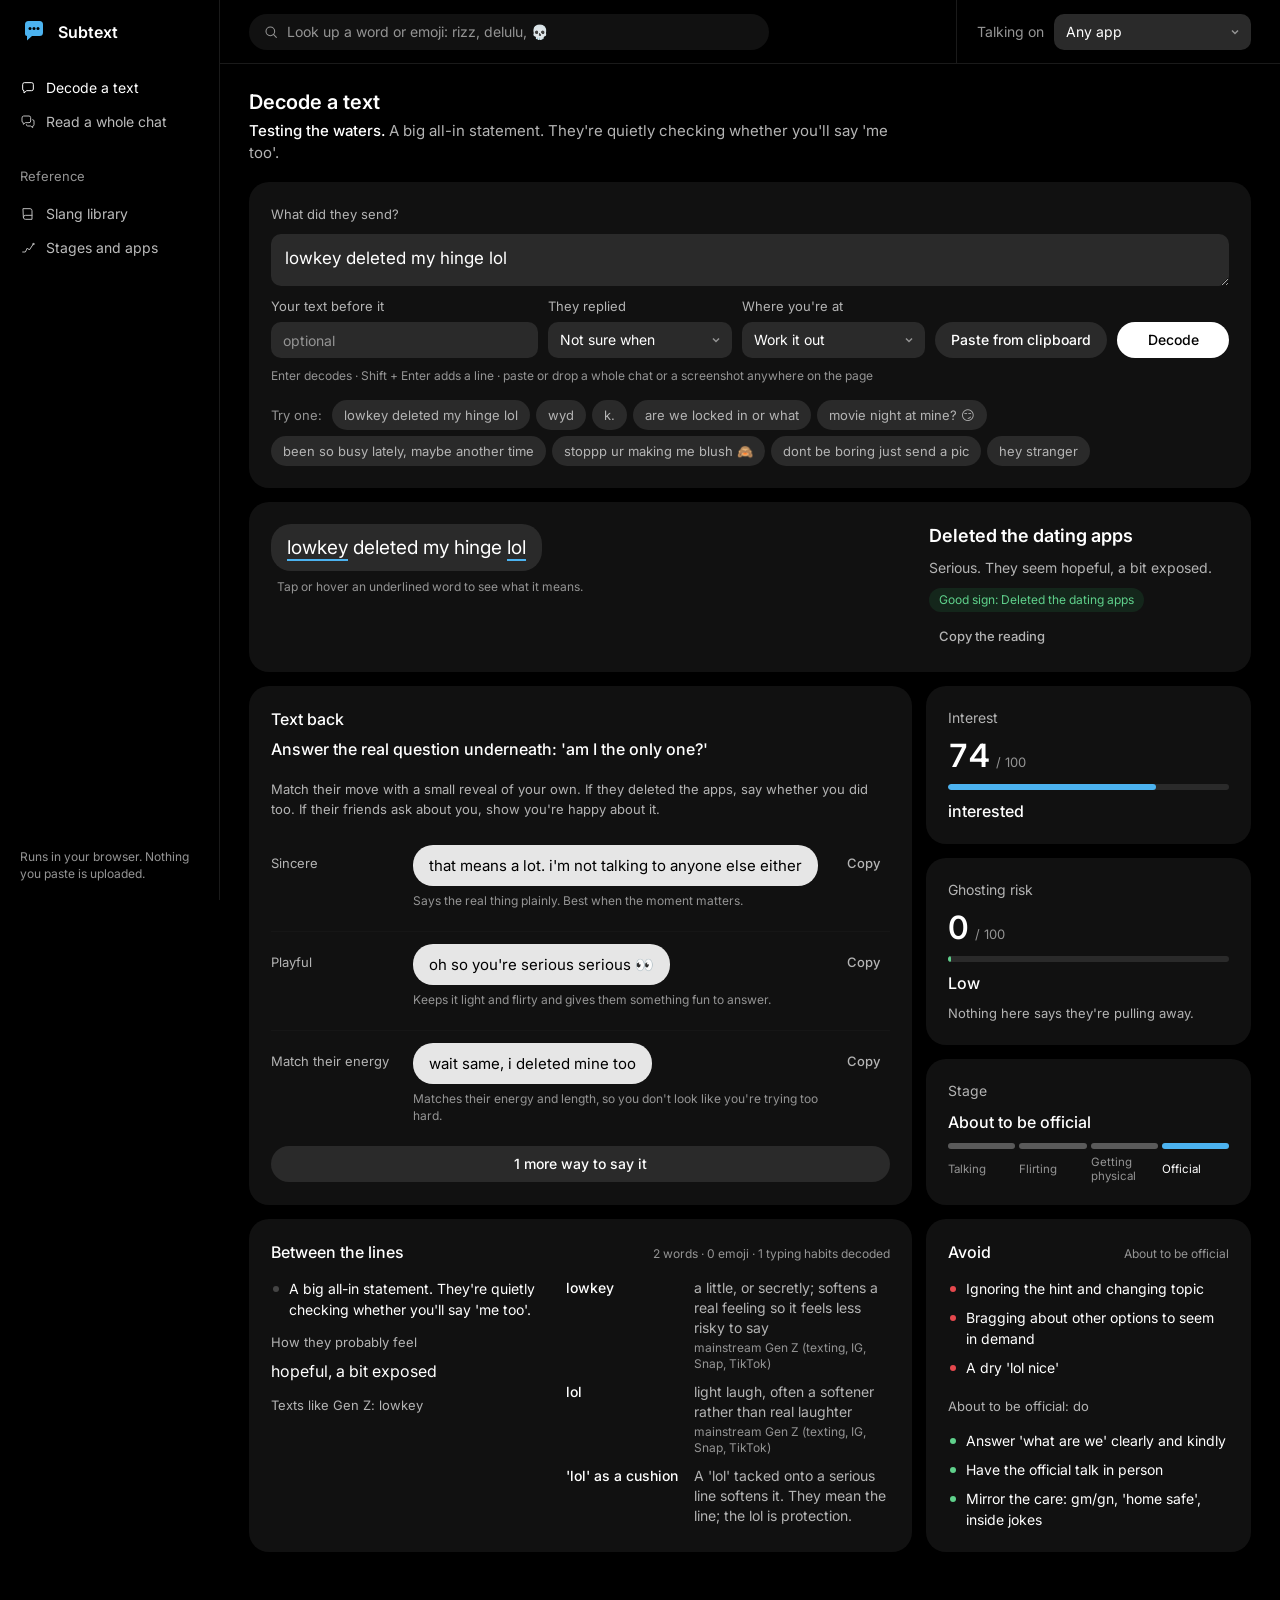
==== commit b7c92415: "Add files via upload" ====
--- a/web/index.html
+++ b/web/index.html
@@ -2,7 +2,7 @@
 <html lang="en">
 <head>
   <meta charset="utf-8">
-  <meta name="viewport" content="width=device-width, initial-scale=1">
+  <meta name="viewport" content="width=device-width, initial-scale=1, viewport-fit=cover">
   <title>Subtext · decode their texts</title>
   <meta name="description" content="Paste what your crush, talking stage or situationship sent. Read its tone, how interested they are, the stage you're in, the ghosting risk, and how to text back.">
   <meta name="color-scheme" content="dark">
@@ -63,6 +63,7 @@
   </header>
 
   <main class="canvas">
+    <div class="load-error" id="loadError" role="alert" hidden></div>
 
     <!-- ============ Decode a text ============ -->
     <section class="screen" id="screen-decode" aria-labelledby="decodeTitle">
@@ -78,7 +79,8 @@
           <label class="field-block" for="theirText"><span class="label">What did they send?</span></label>
           <textarea id="theirText" rows="1" spellcheck="false" autocomplete="off" placeholder="paste their text, e.g. lowkey deleted my hinge lol" aria-describedby="decodeError"></textarea>
           <p class="field-error" id="decodeError" role="alert" hidden>Paste one of their texts first, then press Decode.</p>
-          <div class="composer-row">
+          <button type="button" class="more-toggle" id="moreToggle" aria-expanded="false" aria-controls="composerFields">More details <span>your text before it, when they replied, where you're at</span></button>
+          <div class="composer-row" id="composerFields">
             <label class="field-inline"><span class="label">Your text before it</span>
               <input id="yourText" autocomplete="off" placeholder="optional">
             </label>
@@ -210,5 +212,18 @@
 <script src="screenshots.js"></script>
 <script src="charts.js"></script>
 <script src="app.js"></script>
+<script>
+  // If a file didn't load (a missing upload, a bad connection), say so plainly instead of a page that does nothing.
+  window.addEventListener("load", function () {
+    if (window.SubtextReady) return;
+    var need = { "data.js": window.SUBTEXT_DATA, "parse.js": window.SubtextParse, "engine.js": window.Subtext,
+      "importers.js": window.SubtextImport, "screenshots.js": window.SubtextShots, "charts.js": window.Charts, "app.js": window.SubtextAppLoaded };
+    var missing = Object.keys(need).filter(function (k) { return !need[k]; });
+    var box = document.getElementById("loadError");
+    box.textContent = "Subtext couldn't load all of its files, so the buttons won't work yet. Close this page and open it again. "
+      + "If it keeps happening, these files are missing from the website: web/" + missing.join(", web/") + ".";
+    box.hidden = false;
+  });
+</script>
 </body>
 </html>
--- a/web/app.css
+++ b/web/app.css
@@ -63,6 +63,7 @@
 h1, h2, h3, h4, p, ul, ol, dl, dd { margin: 0; }
 ul, ol { padding: 0; list-style: none; }
 button, input, select, textarea { font: inherit; color: inherit; }
+button, a, select, summary, label { -webkit-tap-highlight-color: transparent; touch-action: manipulation; }
 a { color: inherit; text-decoration: none; }
 :focus-visible { outline: 2px solid var(--accent); outline-offset: 2px; }
 ::selection { background: var(--accent); color: #000; }
@@ -327,6 +328,15 @@
 .dot.low { background: var(--positive); } .dot.medium { background: var(--warning); } .dot.high { background: var(--negative); }
 .more { align-self: flex-start; }
 
+/* a file didn't load: say so at the top of the page */
+.load-error {
+  margin-bottom: var(--gap); padding: 14px 18px; border-radius: var(--radius-inner);
+  background: var(--pill-negative-bg); color: var(--pill-negative-ink); font-size: 15px; line-height: 22px;
+}
+
+/* "More details" only exists on a phone; on wider screens the three fields are always shown */
+.more-toggle { display: none; }
+
 /* dragging a file over the page */
 .drop-veil {
   position: fixed; inset: 0; z-index: 20; display: grid; place-items: center; padding: 24px;
@@ -395,6 +405,18 @@
   .stack { flex-direction: column; }
   .card-head { flex-direction: column; align-items: flex-start; gap: 2px; }
   .composer-row .btn.primary, #clipBtn { width: 100%; }
+  /* iPhone zooms in on any field whose text is under 16px: keep them at 16 */
+  input, select, textarea, .top .lookup input { font-size: 16px; }
+  .composer textarea { min-height: 76px; }
+  .more-toggle {
+    position: relative; display: grid; gap: 2px; justify-items: start; width: 100%; padding: 10px 40px 10px 14px; border: 0; border-radius: 12px;
+    background: transparent; color: var(--text); font-weight: 500; text-align: left; cursor: pointer;
+    outline: 1px solid var(--raised); outline-offset: -1px;
+  }
+  .more-toggle span { color: var(--faint); font-size: 13px; font-weight: 400; }
+  .more-toggle::after { content: "+"; position: absolute; right: 16px; top: 50%; transform: translateY(-50%); color: var(--muted); font-size: 20px; line-height: 1; }
+  .details-open .more-toggle::after { content: "−"; }
+  .composer:not(.details-open) .field-inline { display: none; }
   .kbd-hint { display: none; }
   .tries { flex-wrap: nowrap; overflow-x: auto; margin: 0 calc(-1 * var(--pad)); padding: 4px var(--pad) 2px; scrollbar-width: none; }
   .tries::-webkit-scrollbar { display: none; }
@@ -420,8 +442,12 @@
   .lib .table td.term { white-space: normal; }
   .lib-tools input, .lib-tools select { flex: 1 1 100%; }
   .hide-phone { display: none; }
+  /* clear of the iPhone's notch and home bar, most of all when installed to the home screen */
+  .top { padding-top: env(safe-area-inset-top); height: calc(56px + env(safe-area-inset-top)); }
+  .canvas { padding-bottom: calc(84px + env(safe-area-inset-bottom)); }
   .tabbar {
-    display: grid; grid-area: tabs; grid-template-columns: repeat(4, 1fr); position: fixed; inset: auto 0 0 0; height: 60px; z-index: 6;
+    display: grid; grid-area: tabs; grid-template-columns: repeat(4, 1fr); position: fixed; inset: auto 0 0 0; z-index: 6;
+    height: calc(60px + env(safe-area-inset-bottom)); padding-bottom: env(safe-area-inset-bottom);
     background: var(--ground); border-top: 1px solid var(--border);
   }
   .tabbar a { display: grid; place-items: center; color: #bbbbbb; font-size: 13px; }
